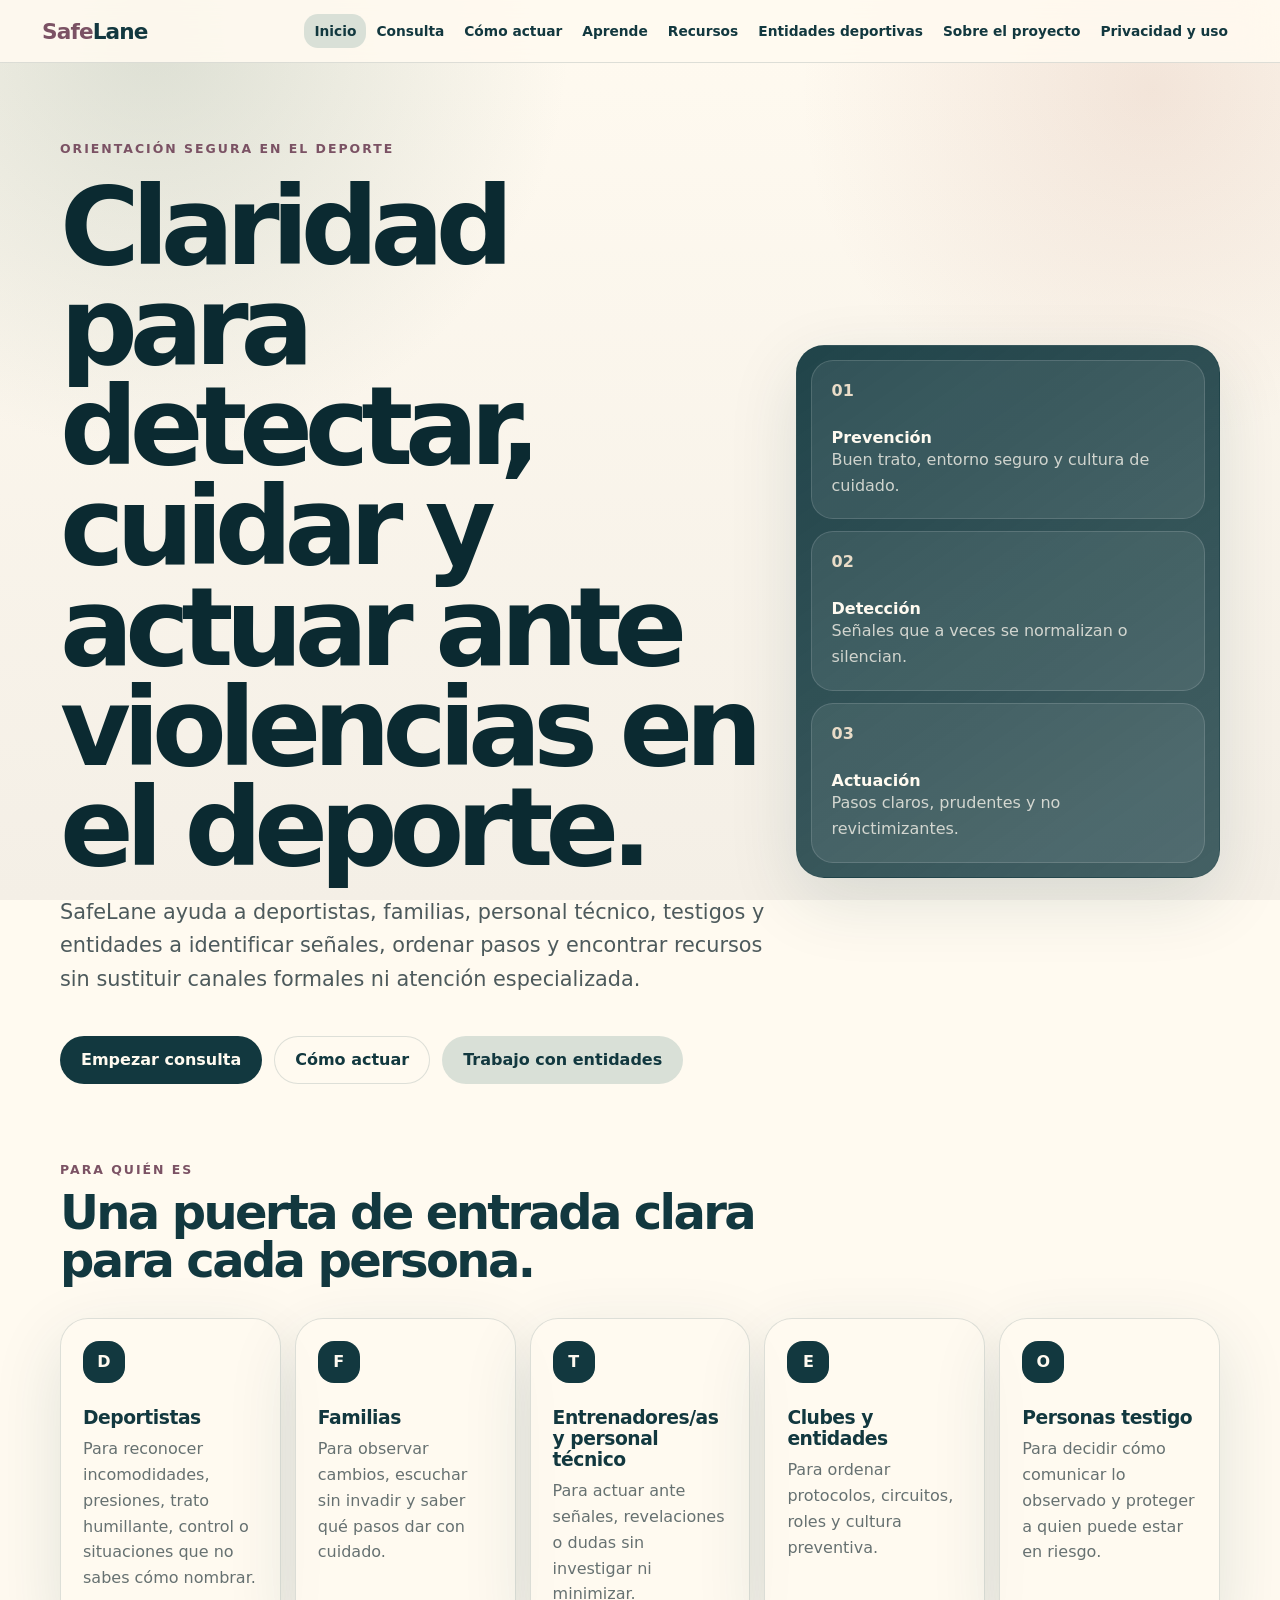
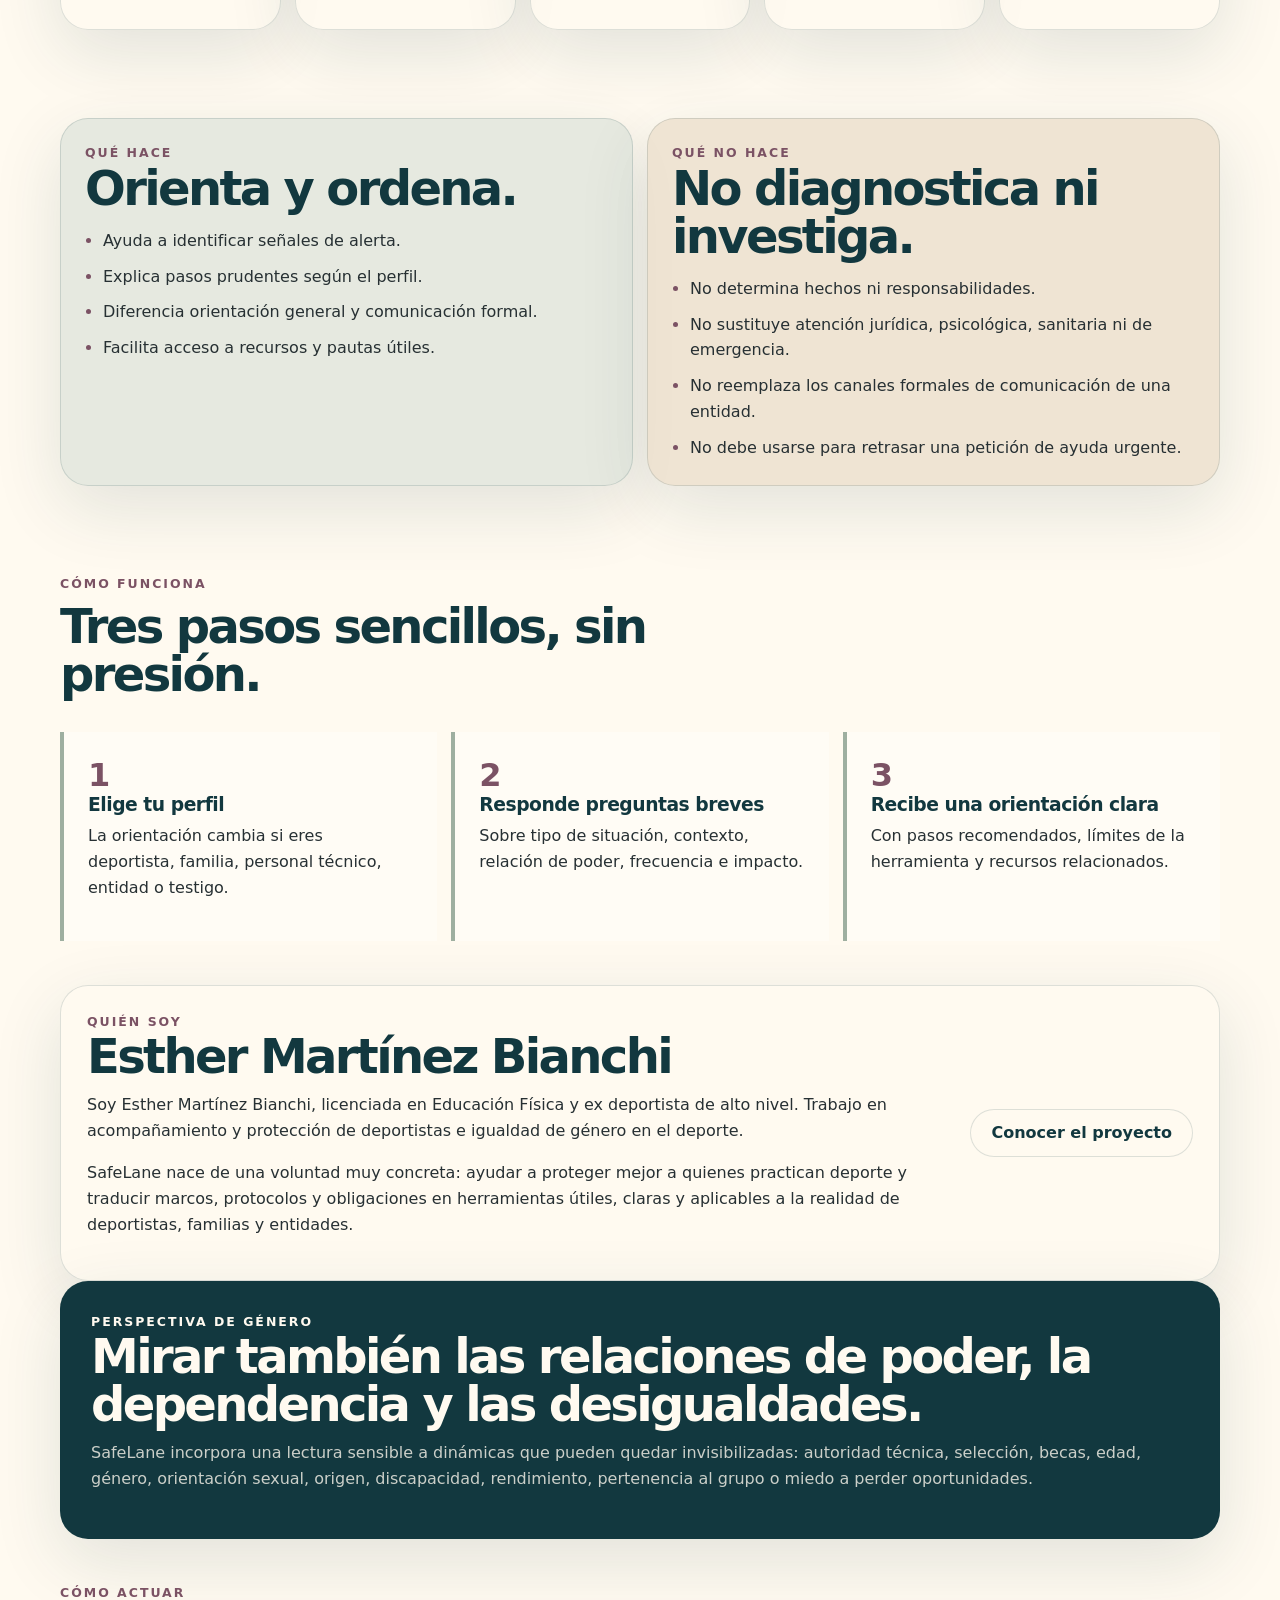
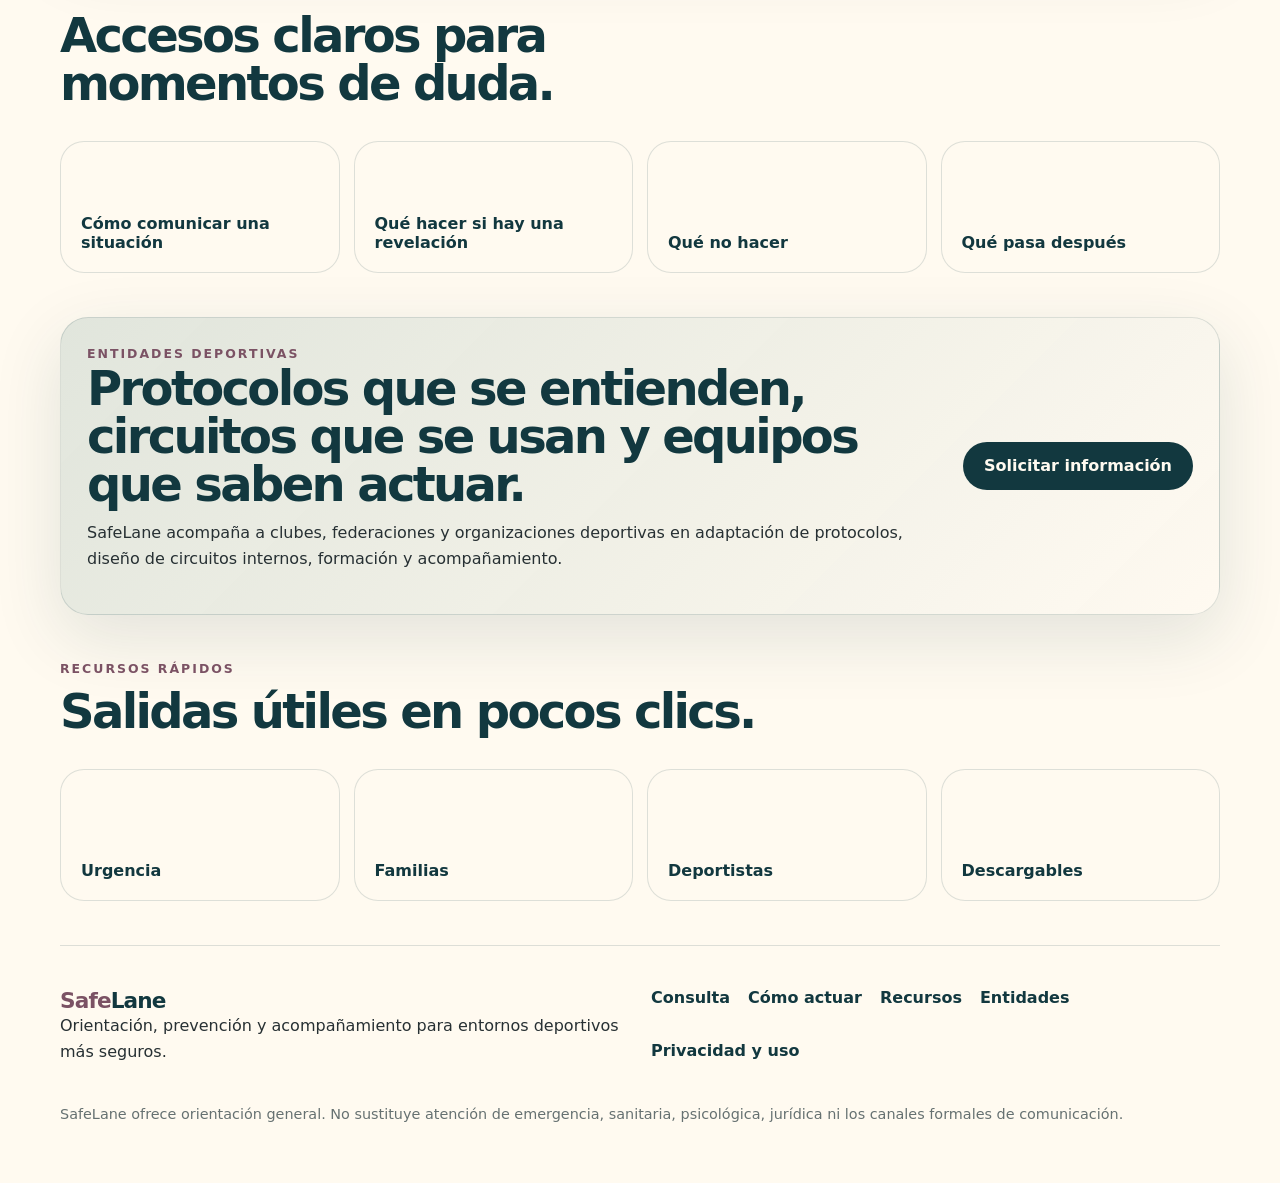
==== index.html @ 8ef959f8 "Create SafeLane static website" ====
<!doctype html>
<html lang="es">
<head>
  <meta charset="utf-8">
  <meta name="viewport" content="width=device-width, initial-scale=1">
  <title>SafeLane | Orientación y protección en el deporte</title>
  <meta name="description" content="SafeLane orienta sobre violencias en el deporte y acompaña a entidades deportivas en protocolos, circuitos internos y formación.">
  <link rel="stylesheet" href="styles.css">
  <script src="script.js" defer></script>
</head>
<body>
  <header class="site-header">
    <a class="brand" href="index.html" aria-label="SafeLane inicio"><span>Safe</span>Lane</a>
    <button class="menu-toggle" type="button" aria-expanded="false" aria-controls="site-nav">Menú</button>
    <nav id="site-nav" class="site-nav" aria-label="Navegación principal">
      <a class="active" href="index.html">Inicio</a>
      <a href="consulta.html">Consulta</a>
      <a href="como-actuar.html">Cómo actuar</a>
      <a href="aprende.html">Aprende</a>
      <a href="recursos.html">Recursos</a>
      <a href="entidades.html">Entidades deportivas</a>
      <a href="sobre.html">Sobre el proyecto</a>
      <a href="privacidad.html">Privacidad y uso</a>
    </nav>
  </header>

  <main>
    <section class="hero hero-home">
      <div class="hero-copy">
        <p class="eyebrow">Orientación segura en el deporte</p>
        <h1>Claridad para detectar, cuidar y actuar ante violencias en el deporte.</h1>
        <p class="lead">SafeLane ayuda a deportistas, familias, personal técnico, testigos y entidades a identificar señales, ordenar pasos y encontrar recursos sin sustituir canales formales ni atención especializada.</p>
        <div class="cta-row">
          <a class="button primary" href="consulta.html">Empezar consulta</a>
          <a class="button secondary" href="como-actuar.html">Cómo actuar</a>
          <a class="button ghost" href="entidades.html">Trabajo con entidades</a>
        </div>
      </div>
      <div class="hero-panel" aria-label="Resumen de enfoque SafeLane">
        <div class="signal-card large"><span>01</span><strong>Prevención</strong><p>Buen trato, entorno seguro y cultura de cuidado.</p></div>
        <div class="signal-card"><span>02</span><strong>Detección</strong><p>Señales que a veces se normalizan o silencian.</p></div>
        <div class="signal-card"><span>03</span><strong>Actuación</strong><p>Pasos claros, prudentes y no revictimizantes.</p></div>
      </div>
    </section>

    <section class="section">
      <div class="section-head">
        <p class="eyebrow">Para quién es</p>
        <h2>Una puerta de entrada clara para cada persona.</h2>
      </div>
      <div class="grid cards-five">
        <article class="card"><span class="icon">D</span><h3>Deportistas</h3><p>Para reconocer incomodidades, presiones, trato humillante, control o situaciones que no sabes cómo nombrar.</p></article>
        <article class="card"><span class="icon">F</span><h3>Familias</h3><p>Para observar cambios, escuchar sin invadir y saber qué pasos dar con cuidado.</p></article>
        <article class="card"><span class="icon">T</span><h3>Entrenadores/as y personal técnico</h3><p>Para actuar ante señales, revelaciones o dudas sin investigar ni minimizar.</p></article>
        <article class="card"><span class="icon">E</span><h3>Clubes y entidades</h3><p>Para ordenar protocolos, circuitos, roles y cultura preventiva.</p></article>
        <article class="card"><span class="icon">O</span><h3>Personas testigo</h3><p>Para decidir cómo comunicar lo observado y proteger a quien puede estar en riesgo.</p></article>
      </div>
    </section>

    <section class="section split">
      <div class="panel good"><p class="eyebrow">Qué hace</p><h2>Orienta y ordena.</h2><ul class="check-list"><li>Ayuda a identificar señales de alerta.</li><li>Explica pasos prudentes según el perfil.</li><li>Diferencia orientación general y comunicación formal.</li><li>Facilita acceso a recursos y pautas útiles.</li></ul></div>
      <div class="panel warning"><p class="eyebrow">Qué no hace</p><h2>No diagnostica ni investiga.</h2><ul class="check-list"><li>No determina hechos ni responsabilidades.</li><li>No sustituye atención jurídica, psicológica, sanitaria ni de emergencia.</li><li>No reemplaza los canales formales de comunicación de una entidad.</li><li>No debe usarse para retrasar una petición de ayuda urgente.</li></ul></div>
    </section>

    <section class="section steps-section">
      <div class="section-head"><p class="eyebrow">Cómo funciona</p><h2>Tres pasos sencillos, sin presión.</h2></div>
      <div class="steps"><article><span>1</span><h3>Elige tu perfil</h3><p>La orientación cambia si eres deportista, familia, personal técnico, entidad o testigo.</p></article><article><span>2</span><h3>Responde preguntas breves</h3><p>Sobre tipo de situación, contexto, relación de poder, frecuencia e impacto.</p></article><article><span>3</span><h3>Recibe una orientación clara</h3><p>Con pasos recomendados, límites de la herramienta y recursos relacionados.</p></article></div>
    </section>

    <section class="section about-strip">
      <div><p class="eyebrow">Quién soy</p><h2>Esther Martínez Bianchi</h2><p>Soy Esther Martínez Bianchi, licenciada en Educación Física y ex deportista de alto nivel. Trabajo en acompañamiento y protección de deportistas e igualdad de género en el deporte.</p><p>SafeLane nace de una voluntad muy concreta: ayudar a proteger mejor a quienes practican deporte y traducir marcos, protocolos y obligaciones en herramientas útiles, claras y aplicables a la realidad de deportistas, familias y entidades.</p></div>
      <a class="button secondary" href="sobre.html">Conocer el proyecto</a>
    </section>

    <section class="section feature-band">
      <p class="eyebrow">Perspectiva de género</p>
      <h2>Mirar también las relaciones de poder, la dependencia y las desigualdades.</h2>
      <p>SafeLane incorpora una lectura sensible a dinámicas que pueden quedar invisibilizadas: autoridad técnica, selección, becas, edad, género, orientación sexual, origen, discapacidad, rendimiento, pertenencia al grupo o miedo a perder oportunidades.</p>
    </section>

    <section class="section quick-links">
      <div class="section-head"><p class="eyebrow">Cómo actuar</p><h2>Accesos claros para momentos de duda.</h2></div>
      <div class="grid four"><a class="link-card" href="como-actuar.html#comunicar">Cómo comunicar una situación</a><a class="link-card" href="como-actuar.html#revelacion">Qué hacer si hay una revelación</a><a class="link-card" href="como-actuar.html#no-hacer">Qué no hacer</a><a class="link-card" href="como-actuar.html#despues">Qué pasa después</a></div>
    </section>

    <section class="section b2b-callout">
      <div><p class="eyebrow">Entidades deportivas</p><h2>Protocolos que se entienden, circuitos que se usan y equipos que saben actuar.</h2><p>SafeLane acompaña a clubes, federaciones y organizaciones deportivas en adaptación de protocolos, diseño de circuitos internos, formación y acompañamiento.</p></div>
      <a class="button primary" href="entidades.html">Solicitar información</a>
    </section>

    <section class="section quick-links">
      <div class="section-head"><p class="eyebrow">Recursos rápidos</p><h2>Salidas útiles en pocos clics.</h2></div>
      <div class="grid four"><a class="link-card" href="recursos.html#urgencia">Urgencia</a><a class="link-card" href="recursos.html#familias">Familias</a><a class="link-card" href="recursos.html#deportistas">Deportistas</a><a class="link-card" href="recursos.html#descargables">Descargables</a></div>
    </section>
  </main>

  <footer class="site-footer">
    <div><a class="brand" href="index.html"><span>Safe</span>Lane</a><p>Orientación, prevención y acompañamiento para entornos deportivos más seguros.</p></div>
    <div class="footer-links"><a href="consulta.html">Consulta</a><a href="como-actuar.html">Cómo actuar</a><a href="recursos.html">Recursos</a><a href="entidades.html">Entidades</a><a href="privacidad.html">Privacidad y uso</a></div>
    <p class="small">SafeLane ofrece orientación general. No sustituye atención de emergencia, sanitaria, psicológica, jurídica ni los canales formales de comunicación.</p>
  </footer>
</body>
</html>
---- styles.css ----
:root {
  --petrol: #12383f;
  --petrol-2: #0b2a31;
  --sage: #9eafa0;
  --sage-soft: #d9e0d7;
  --linen: #f4efe6;
  --ivory: #fffaf0;
  --sand: #e9dcc8;
  --graphite: #273033;
  --muted: #667171;
  --plum: #7b5264;
  --terra: #b77a68;
  --line: rgba(18, 56, 63, 0.14);
  --shadow: 0 22px 70px rgba(18, 56, 63, 0.12);
}

* { box-sizing: border-box; }

html { scroll-behavior: smooth; }

body {
  margin: 0;
  font-family: Inter, ui-sans-serif, system-ui, -apple-system, BlinkMacSystemFont, "Segoe UI", sans-serif;
  color: var(--graphite);
  background: var(--ivory);
}

body::before {
  content: "";
  position: fixed;
  inset: 0;
  z-index: -1;
  background:
    radial-gradient(circle at 12% 4%, rgba(158, 175, 160, 0.35), transparent 26rem),
    radial-gradient(circle at 90% 10%, rgba(183, 122, 104, 0.16), transparent 22rem),
    linear-gradient(180deg, var(--ivory), var(--linen));
}

a { color: inherit; }

.site-header {
  position: sticky;
  top: 0;
  z-index: 20;
  display: flex;
  align-items: center;
  justify-content: space-between;
  gap: 18px;
  padding: 14px clamp(16px, 4vw, 42px);
  border-bottom: 1px solid var(--line);
  background: rgba(255, 250, 240, 0.9);
  backdrop-filter: blur(18px);
}

.brand {
  color: var(--petrol);
  font-size: 1.35rem;
  font-weight: 850;
  letter-spacing: -0.04em;
  text-decoration: none;
}

.brand span { color: var(--plum); }

.menu-toggle {
  border: 1px solid var(--line);
  border-radius: 999px;
  padding: 10px 14px;
  color: var(--petrol);
  background: var(--ivory);
  font: inherit;
  font-weight: 750;
}

.site-nav {
  display: none;
  position: absolute;
  top: calc(100% + 1px);
  left: 12px;
  right: 12px;
  padding: 12px;
  border: 1px solid var(--line);
  border-radius: 22px;
  background: var(--ivory);
  box-shadow: var(--shadow);
}

.site-nav.open { display: grid; }

.site-nav a {
  padding: 12px;
  border-radius: 14px;
  color: var(--petrol);
  font-size: 0.94rem;
  font-weight: 700;
  text-decoration: none;
}

.site-nav a.active,
.site-nav a:hover { background: var(--sage-soft); }

main { overflow: hidden; }

.hero,
.section,
.site-footer {
  width: min(1160px, calc(100% - 32px));
  margin: 0 auto;
}

.hero {
  display: grid;
  gap: 28px;
  padding: 54px 0 32px;
}

.hero-copy { display: grid; gap: 18px; }

.eyebrow {
  margin: 0;
  color: var(--plum);
  font-size: 0.78rem;
  font-weight: 850;
  letter-spacing: 0.16em;
  text-transform: uppercase;
}

h1, h2, h3, p { margin-top: 0; }

h1 {
  max-width: 860px;
  margin-bottom: 0;
  color: var(--petrol-2);
  font-size: clamp(2.65rem, 12vw, 6.8rem);
  line-height: 0.92;
  letter-spacing: -0.075em;
}

h2 {
  margin-bottom: 12px;
  color: var(--petrol);
  font-size: clamp(1.65rem, 6vw, 3rem);
  line-height: 1;
  letter-spacing: -0.055em;
}

h3 { margin-bottom: 8px; color: var(--petrol); letter-spacing: -0.025em; }

.lead {
  max-width: 720px;
  color: #4d5a5c;
  font-size: clamp(1.05rem, 2vw, 1.3rem);
  line-height: 1.62;
}

p, li { line-height: 1.62; }

.cta-row { display: flex; flex-wrap: wrap; gap: 12px; }

.button {
  display: inline-flex;
  align-items: center;
  justify-content: center;
  min-height: 48px;
  padding: 0 20px;
  border: 1px solid transparent;
  border-radius: 999px;
  font-weight: 850;
  text-decoration: none;
  cursor: pointer;
}

.primary { color: var(--ivory); background: var(--petrol); }
.secondary { color: var(--petrol); border-color: var(--line); background: rgba(255, 250, 240, 0.72); }
.ghost { color: var(--petrol); background: var(--sage-soft); }

.hero-panel,
.panel,
.card,
.about-strip,
.feature-band,
.b2b-callout,
.resource-block,
.form-panel,
.consult-shell,
.notice {
  border: 1px solid var(--line);
  border-radius: 28px;
  background: rgba(255, 250, 240, 0.72);
  box-shadow: var(--shadow);
}

.hero-panel {
  display: grid;
  gap: 12px;
  padding: 14px;
  background: linear-gradient(145deg, rgba(18, 56, 63, 0.94), rgba(18, 56, 63, 0.78));
}

.signal-card {
  padding: 20px;
  border: 1px solid rgba(255,255,255,0.14);
  border-radius: 22px;
  color: var(--ivory);
  background: rgba(255,255,255,0.08);
}

.signal-card span { display: block; margin-bottom: 28px; color: var(--sand); font-weight: 900; }
.signal-card p { margin-bottom: 0; color: rgba(255,250,240,0.76); }

.section { padding: 44px 0; }
.section-head { display: grid; gap: 8px; margin-bottom: 22px; }
.section-head h2 { max-width: 760px; }

.grid { display: grid; gap: 14px; }
.card { padding: 22px; }
.card p { margin-bottom: 0; color: var(--muted); }
.icon {
  display: inline-grid;
  place-items: center;
  width: 42px;
  height: 42px;
  margin-bottom: 24px;
  border-radius: 16px;
  color: var(--ivory);
  background: var(--petrol);
  font-weight: 900;
}

.split { display: grid; gap: 14px; }
.panel { padding: 24px; }
.good { background: rgba(217, 224, 215, 0.65); }
.warning { background: rgba(233, 220, 200, 0.72); }
.check-list { display: grid; gap: 10px; padding-left: 18px; margin-bottom: 0; }
.check-list li::marker { color: var(--plum); }

.steps { display: grid; gap: 14px; }
.steps article { padding: 24px; border-left: 4px solid var(--sage); background: rgba(255,255,255,0.36); }
.steps span { color: var(--plum); font-size: 2rem; font-weight: 900; }

.about-strip,
.b2b-callout,
.contact-grid { display: grid; gap: 20px; align-items: center; padding: 26px; }
.feature-band { padding: 30px; background: var(--petrol); color: var(--ivory); }
.feature-band h2, .feature-band .eyebrow { color: var(--ivory); }
.feature-band p { color: rgba(255,250,240,0.78); }
.b2b-callout { background: linear-gradient(135deg, rgba(217,224,215,0.8), rgba(255,250,240,0.82)); }

.link-card {
  display: flex;
  align-items: end;
  min-height: 132px;
  padding: 20px;
  border: 1px solid var(--line);
  border-radius: 24px;
  color: var(--petrol);
  background: rgba(255,250,240,0.72);
  font-weight: 850;
  text-decoration: none;
}

.page-hero { padding-bottom: 18px; }
.page-hero h1 { font-size: clamp(2.4rem, 10vw, 5.4rem); }

.consult-shell { padding: 18px; }
.progress { height: 10px; border-radius: 999px; background: var(--sage-soft); overflow: hidden; }
.progress-bar { width: 16%; height: 100%; background: var(--petrol); transition: width 0.25s ease; }
.question-step { display: none; padding: 26px 0 8px; }
.question-step.active { display: grid; gap: 16px; }
.choice-grid { display: grid; gap: 10px; }
.choice {
  display: grid;
  gap: 4px;
  padding: 16px;
  border: 1px solid var(--line);
  border-radius: 18px;
  background: rgba(255,255,255,0.42);
  cursor: pointer;
}
.choice input { accent-color: var(--petrol); }
.choice span { font-weight: 850; color: var(--petrol); }
.choice small { color: var(--muted); }
.consult-actions { display: flex; justify-content: space-between; gap: 10px; margin-top: 18px; }
.result-box { display: grid; gap: 14px; padding: 20px; border-radius: 22px; background: var(--sage-soft); }
.hidden { display: none !important; }

.resource-block { padding: 22px; }
.resource-block ul { padding-left: 18px; margin-bottom: 0; }
.tag-row { display: flex; flex-wrap: wrap; gap: 8px; margin-top: 12px; }
.tag { padding: 7px 10px; border-radius: 999px; color: var(--petrol); background: var(--sage-soft); font-size: 0.86rem; font-weight: 800; }

form { display: grid; gap: 12px; }
label { display: grid; gap: 6px; color: var(--petrol); font-weight: 800; }
input, textarea, select {
  width: 100%;
  border: 1px solid var(--line);
  border-radius: 14px;
  padding: 12px 14px;
  color: var(--graphite);
  background: var(--ivory);
  font: inherit;
}
textarea { min-height: 120px; resize: vertical; }
.form-panel { padding: 22px; }
.notice { padding: 18px; background: rgba(183,122,104,0.12); }
.small { color: var(--muted); font-size: 0.9rem; }

.site-footer {
  display: grid;
  gap: 22px;
  padding: 42px 0;
  border-top: 1px solid var(--line);
}
.footer-links { display: flex; flex-wrap: wrap; gap: 12px 18px; }
.footer-links a { color: var(--petrol); font-weight: 750; text-decoration: none; }

@media (min-width: 760px) {
  .menu-toggle { display: none; }
  .site-nav { position: static; display: flex; flex-wrap: wrap; justify-content: flex-end; padding: 0; border: 0; border-radius: 0; background: transparent; box-shadow: none; }
  .site-nav a { padding: 9px 10px; font-size: 0.86rem; }
  .hero { grid-template-columns: minmax(0, 1.25fr) minmax(320px, 0.75fr); align-items: center; padding-top: 76px; }
  .cards-five { grid-template-columns: repeat(5, 1fr); }
  .four { grid-template-columns: repeat(4, 1fr); }
  .grid.two, .split, .contact-grid { grid-template-columns: repeat(2, 1fr); }
  .grid.three, .steps { grid-template-columns: repeat(3, 1fr); }
  .about-strip, .b2b-callout { grid-template-columns: 1fr auto; }
  .choice-grid.two { grid-template-columns: repeat(2, 1fr); }
  .site-footer { grid-template-columns: 1fr 1fr; }
  .site-footer .small { grid-column: 1 / -1; }
}
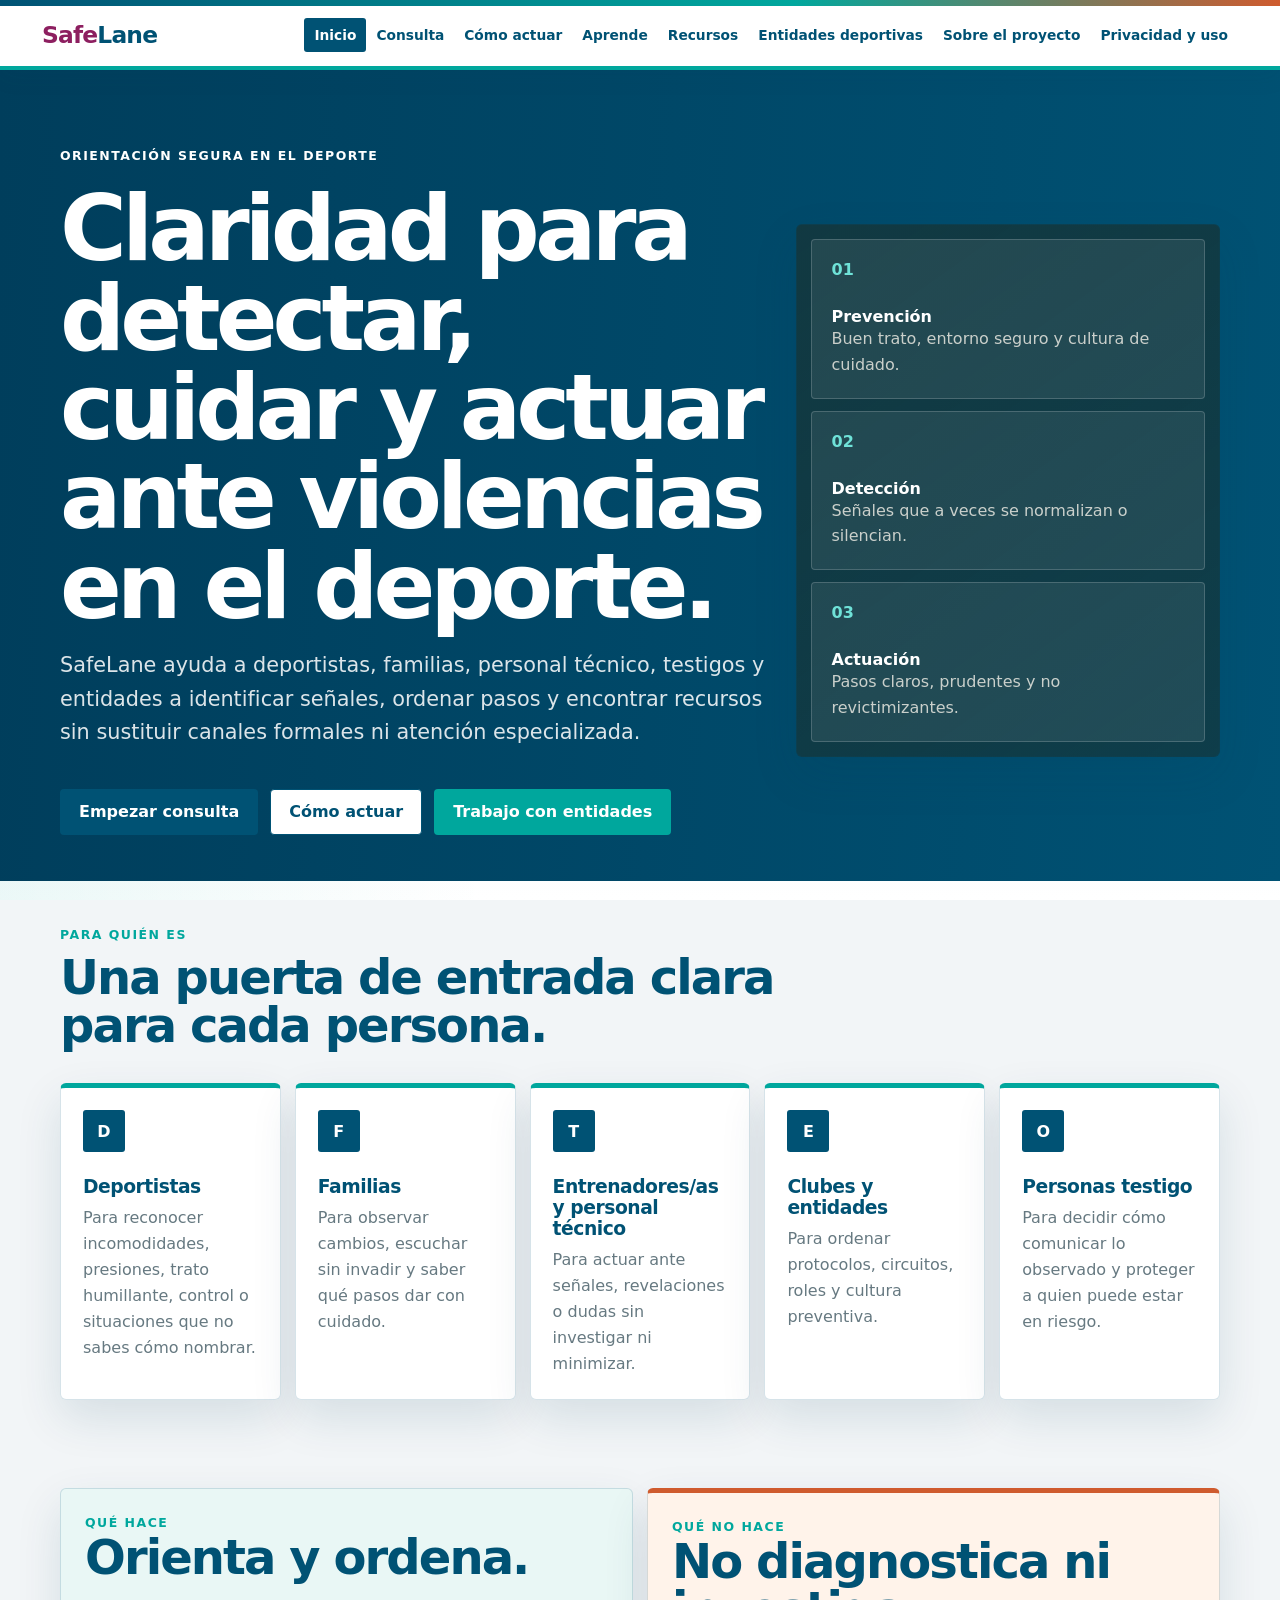
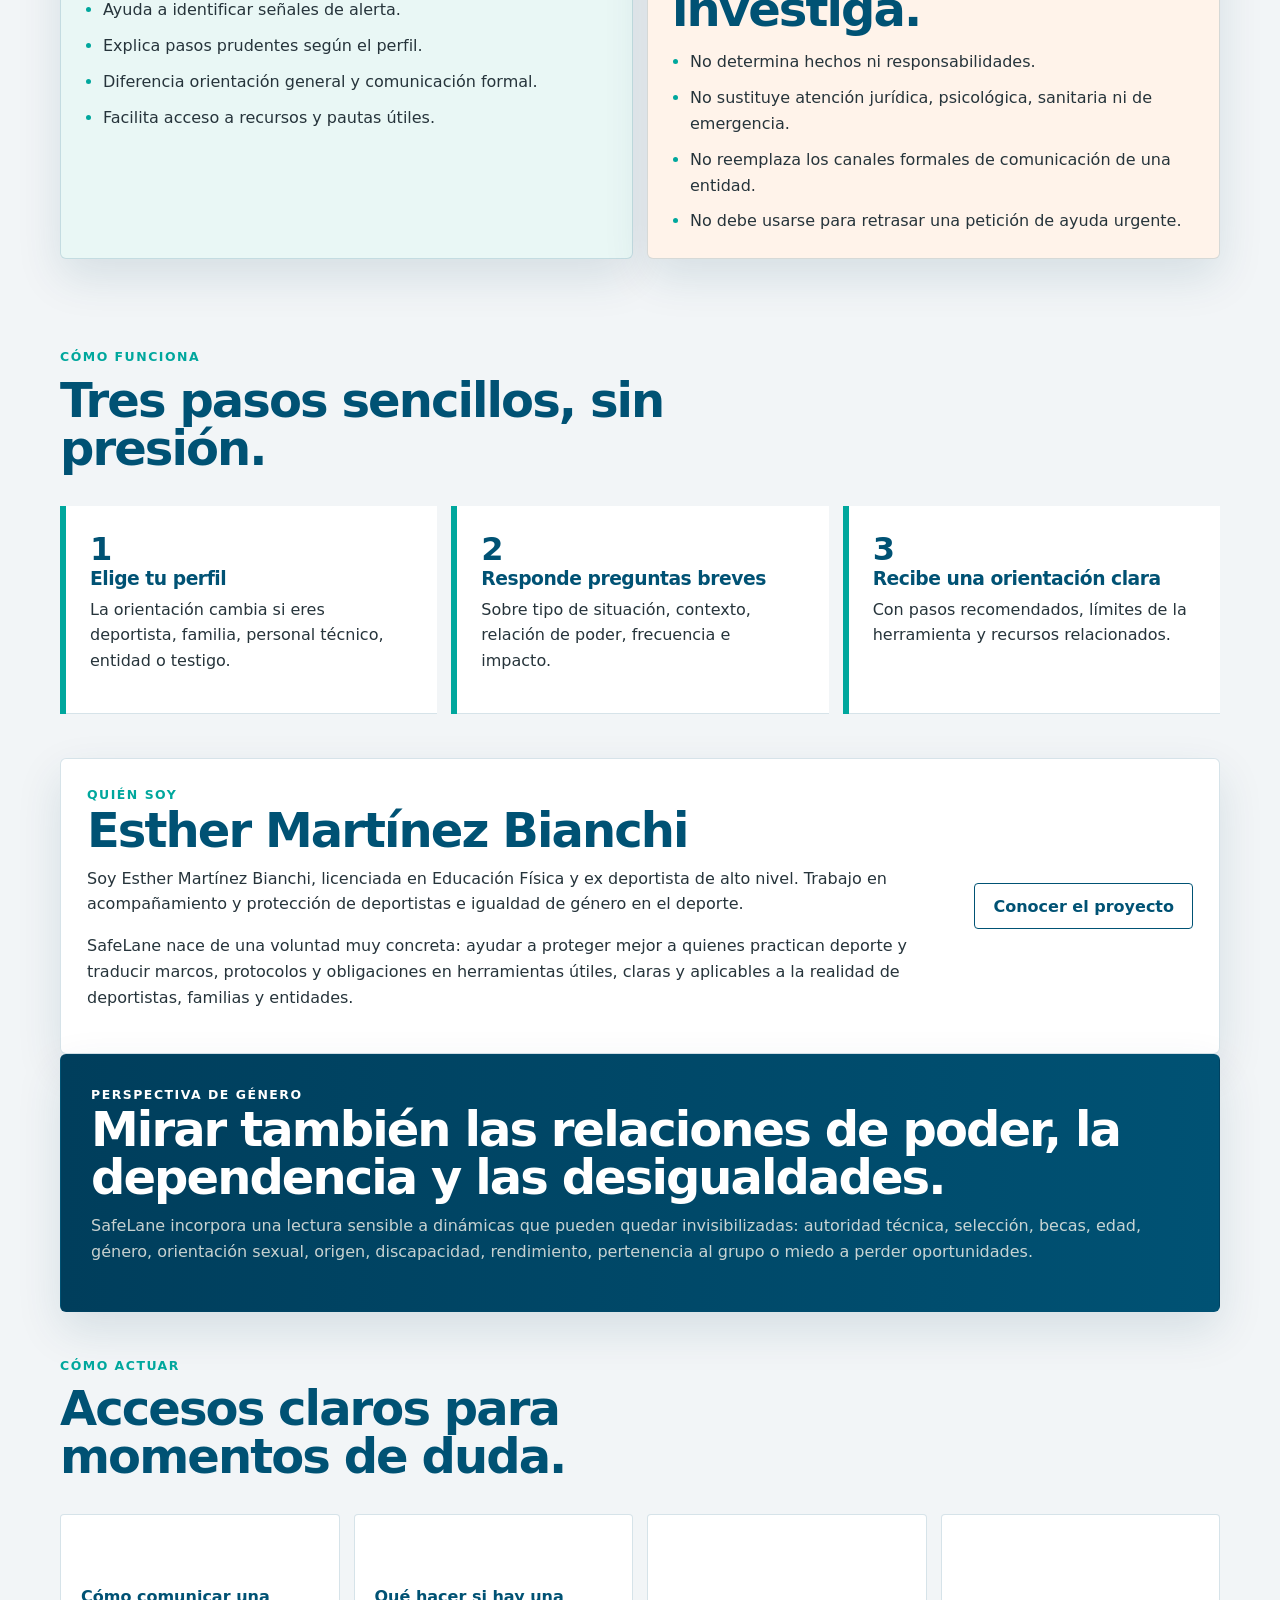
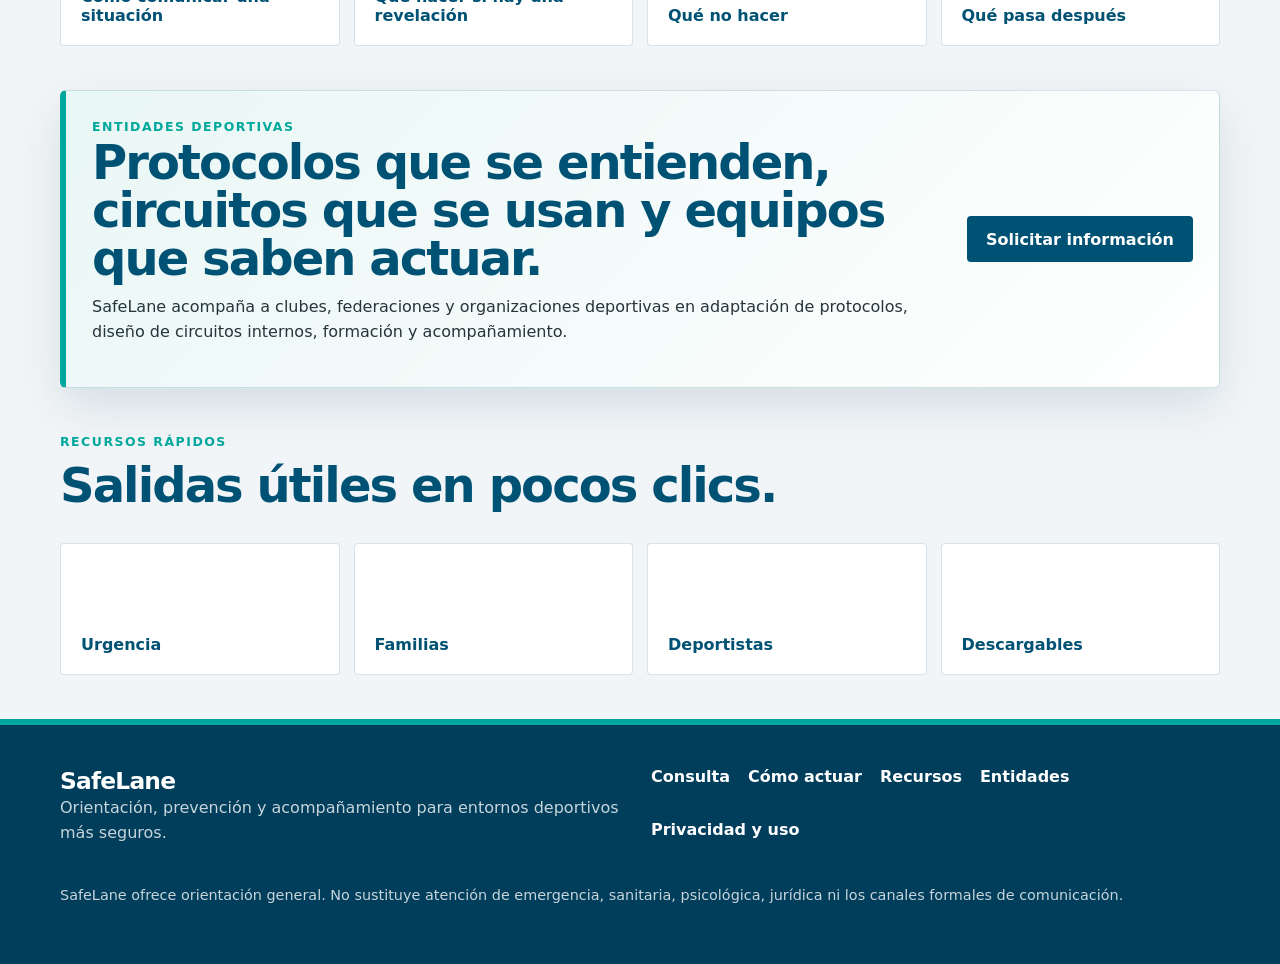
==== commit 584a65b5: "Bust stylesheet cache" ====
--- a/index.html
+++ b/index.html
@@ -5,7 +5,7 @@
   <meta name="viewport" content="width=device-width, initial-scale=1">
   <title>SafeLane | Orientación y protección en el deporte</title>
   <meta name="description" content="SafeLane orienta sobre violencias en el deporte y acompaña a entidades deportivas en protocolos, circuitos internos y formación.">
-  <link rel="stylesheet" href="styles.css">
+  <link rel="stylesheet" href="styles.css?v=3">
   <script src="script.js" defer></script>
 </head>
 <body>
--- a/styles.css
+++ b/styles.css
@@ -1,17 +1,17 @@
 :root {
-  --petrol: #12383f;
-  --petrol-2: #0b2a31;
-  --sage: #9eafa0;
-  --sage-soft: #d9e0d7;
-  --linen: #f4efe6;
-  --ivory: #fffaf0;
-  --sand: #e9dcc8;
-  --graphite: #273033;
-  --muted: #667171;
-  --plum: #7b5264;
-  --terra: #b77a68;
-  --line: rgba(18, 56, 63, 0.14);
-  --shadow: 0 22px 70px rgba(18, 56, 63, 0.12);
+  --petrol: #005274;
+  --petrol-2: #003e5c;
+  --sage: #00a79d;
+  --sage-soft: #dff4f1;
+  --linen: #f2f5f7;
+  --ivory: #ffffff;
+  --sand: #eef2f4;
+  --graphite: #26343b;
+  --muted: #667981;
+  --plum: #8d1f60;
+  --terra: #cf5b2e;
+  --line: rgba(0, 82, 116, 0.16);
+  --shadow: 0 18px 46px rgba(0, 62, 92, 0.12);
 }
 
 * { box-sizing: border-box; }
@@ -22,7 +22,7 @@
   margin: 0;
   font-family: Inter, ui-sans-serif, system-ui, -apple-system, BlinkMacSystemFont, "Segoe UI", sans-serif;
   color: var(--graphite);
-  background: var(--ivory);
+  background: var(--linen);
 }
 
 body::before {
@@ -31,9 +31,19 @@
   inset: 0;
   z-index: -1;
   background:
-    radial-gradient(circle at 12% 4%, rgba(158, 175, 160, 0.35), transparent 26rem),
-    radial-gradient(circle at 90% 10%, rgba(183, 122, 104, 0.16), transparent 22rem),
-    linear-gradient(180deg, var(--ivory), var(--linen));
+    linear-gradient(90deg, rgba(0, 167, 157, 0.08), transparent 38%),
+    linear-gradient(180deg, #ffffff 0, #f2f5f7 34rem, #ffffff 100%);
+}
+
+body::after {
+  content: "";
+  position: fixed;
+  top: 0;
+  left: 0;
+  right: 0;
+  z-index: 30;
+  height: 6px;
+  background: linear-gradient(90deg, var(--petrol), var(--sage) 62%, var(--terra));
 }
 
 a { color: inherit; }
@@ -46,17 +56,18 @@
   align-items: center;
   justify-content: space-between;
   gap: 18px;
-  padding: 14px clamp(16px, 4vw, 42px);
-  border-bottom: 1px solid var(--line);
-  background: rgba(255, 250, 240, 0.9);
-  backdrop-filter: blur(18px);
+  padding: 18px clamp(16px, 4vw, 42px) 14px;
+  border-bottom: 4px solid var(--sage);
+  background: rgba(255, 255, 255, 0.96);
+  box-shadow: 0 6px 22px rgba(0, 62, 92, 0.08);
+  backdrop-filter: blur(14px);
 }
 
 .brand {
   color: var(--petrol);
-  font-size: 1.35rem;
+  font-size: 1.46rem;
   font-weight: 850;
-  letter-spacing: -0.04em;
+  letter-spacing: -0.035em;
   text-decoration: none;
 }
 
@@ -64,7 +75,7 @@
 
 .menu-toggle {
   border: 1px solid var(--line);
-  border-radius: 999px;
+  border-radius: 4px;
   padding: 10px 14px;
   color: var(--petrol);
   background: var(--ivory);
@@ -80,7 +91,7 @@
   right: 12px;
   padding: 12px;
   border: 1px solid var(--line);
-  border-radius: 22px;
+  border-radius: 4px;
   background: var(--ivory);
   box-shadow: var(--shadow);
 }
@@ -89,7 +100,7 @@
 
 .site-nav a {
   padding: 12px;
-  border-radius: 14px;
+  border-radius: 3px;
   color: var(--petrol);
   font-size: 0.94rem;
   font-weight: 700;
@@ -97,7 +108,7 @@
 }
 
 .site-nav a.active,
-.site-nav a:hover { background: var(--sage-soft); }
+.site-nav a:hover { color: #fff; background: var(--petrol); }
 
 main { overflow: hidden; }
 
@@ -111,17 +122,32 @@
 .hero {
   display: grid;
   gap: 28px;
-  padding: 54px 0 32px;
-}
+  padding: 48px 0 32px;
+}
+
+.hero-home {
+  width: 100%;
+  max-width: none;
+  padding: 58px max(16px, calc((100vw - 1160px) / 2)) 46px;
+  background:
+    linear-gradient(90deg, rgba(0, 62, 92, 0.96), rgba(0, 82, 116, 0.9)),
+    linear-gradient(135deg, var(--petrol-2), var(--petrol));
+}
+
+.hero-home h1,
+.hero-home .lead,
+.hero-home .eyebrow { color: #fff; }
+
+.hero-home .lead { color: rgba(255, 255, 255, 0.86); }
 
 .hero-copy { display: grid; gap: 18px; }
 
 .eyebrow {
   margin: 0;
-  color: var(--plum);
+  color: var(--sage);
   font-size: 0.78rem;
   font-weight: 850;
-  letter-spacing: 0.16em;
+  letter-spacing: 0.12em;
   text-transform: uppercase;
 }
 
@@ -131,9 +157,9 @@
   max-width: 860px;
   margin-bottom: 0;
   color: var(--petrol-2);
-  font-size: clamp(2.65rem, 12vw, 6.8rem);
-  line-height: 0.92;
-  letter-spacing: -0.075em;
+  font-size: clamp(2.25rem, 9vw, 5.7rem);
+  line-height: 0.98;
+  letter-spacing: -0.055em;
 }
 
 h2 {
@@ -141,7 +167,7 @@
   color: var(--petrol);
   font-size: clamp(1.65rem, 6vw, 3rem);
   line-height: 1;
-  letter-spacing: -0.055em;
+  letter-spacing: -0.04em;
 }
 
 h3 { margin-bottom: 8px; color: var(--petrol); letter-spacing: -0.025em; }
@@ -161,18 +187,19 @@
   display: inline-flex;
   align-items: center;
   justify-content: center;
-  min-height: 48px;
-  padding: 0 20px;
+  min-height: 46px;
+  padding: 0 18px;
   border: 1px solid transparent;
-  border-radius: 999px;
+  border-radius: 4px;
   font-weight: 850;
   text-decoration: none;
   cursor: pointer;
 }
 
 .primary { color: var(--ivory); background: var(--petrol); }
-.secondary { color: var(--petrol); border-color: var(--line); background: rgba(255, 250, 240, 0.72); }
-.ghost { color: var(--petrol); background: var(--sage-soft); }
+.primary:hover { background: var(--petrol-2); }
+.secondary { color: var(--petrol); border-color: var(--petrol); background: #fff; }
+.ghost { color: #fff; background: var(--sage); }
 
 .hero-panel,
 .panel,
@@ -185,8 +212,8 @@
 .consult-shell,
 .notice {
   border: 1px solid var(--line);
-  border-radius: 28px;
-  background: rgba(255, 250, 240, 0.72);
+  border-radius: 6px;
+  background: rgba(255, 255, 255, 0.96);
   box-shadow: var(--shadow);
 }
 
@@ -199,13 +226,13 @@
 
 .signal-card {
   padding: 20px;
-  border: 1px solid rgba(255,255,255,0.14);
-  border-radius: 22px;
+  border: 1px solid rgba(255,255,255,0.18);
+  border-radius: 4px;
   color: var(--ivory);
   background: rgba(255,255,255,0.08);
 }
 
-.signal-card span { display: block; margin-bottom: 28px; color: var(--sand); font-weight: 900; }
+.signal-card span { display: block; margin-bottom: 28px; color: #6fe2d8; font-weight: 900; }
 .signal-card p { margin-bottom: 0; color: rgba(255,250,240,0.76); }
 
 .section { padding: 44px 0; }
@@ -213,7 +240,7 @@
 .section-head h2 { max-width: 760px; }
 
 .grid { display: grid; gap: 14px; }
-.card { padding: 22px; }
+.card { padding: 22px; border-top: 5px solid var(--sage); }
 .card p { margin-bottom: 0; color: var(--muted); }
 .icon {
   display: inline-grid;
@@ -221,7 +248,7 @@
   width: 42px;
   height: 42px;
   margin-bottom: 24px;
-  border-radius: 16px;
+  border-radius: 3px;
   color: var(--ivory);
   background: var(--petrol);
   font-weight: 900;
@@ -229,22 +256,22 @@
 
 .split { display: grid; gap: 14px; }
 .panel { padding: 24px; }
-.good { background: rgba(217, 224, 215, 0.65); }
-.warning { background: rgba(233, 220, 200, 0.72); }
+.good { background: #e9f7f5; }
+.warning { background: #fff3ea; border-top: 5px solid var(--terra); }
 .check-list { display: grid; gap: 10px; padding-left: 18px; margin-bottom: 0; }
-.check-list li::marker { color: var(--plum); }
+.check-list li::marker { color: var(--sage); }
 
 .steps { display: grid; gap: 14px; }
-.steps article { padding: 24px; border-left: 4px solid var(--sage); background: rgba(255,255,255,0.36); }
-.steps span { color: var(--plum); font-size: 2rem; font-weight: 900; }
+.steps article { padding: 24px; border-left: 6px solid var(--sage); background: #fff; box-shadow: inset 0 -1px 0 var(--line); }
+.steps span { color: var(--petrol); font-size: 2rem; font-weight: 900; }
 
 .about-strip,
 .b2b-callout,
 .contact-grid { display: grid; gap: 20px; align-items: center; padding: 26px; }
-.feature-band { padding: 30px; background: var(--petrol); color: var(--ivory); }
+.feature-band { padding: 30px; background: linear-gradient(90deg, var(--petrol-2), var(--petrol)); color: var(--ivory); }
 .feature-band h2, .feature-band .eyebrow { color: var(--ivory); }
 .feature-band p { color: rgba(255,250,240,0.78); }
-.b2b-callout { background: linear-gradient(135deg, rgba(217,224,215,0.8), rgba(255,250,240,0.82)); }
+.b2b-callout { background: linear-gradient(135deg, #e9f7f5, #ffffff); border-left: 6px solid var(--sage); }
 
 .link-card {
   display: flex;
@@ -252,9 +279,9 @@
   min-height: 132px;
   padding: 20px;
   border: 1px solid var(--line);
-  border-radius: 24px;
-  color: var(--petrol);
-  background: rgba(255,250,240,0.72);
+  border-radius: 4px;
+  color: var(--petrol);
+  background: #fff;
   font-weight: 850;
   text-decoration: none;
 }
@@ -273,46 +300,53 @@
   gap: 4px;
   padding: 16px;
   border: 1px solid var(--line);
-  border-radius: 18px;
-  background: rgba(255,255,255,0.42);
+  border-radius: 4px;
+  background: #fff;
   cursor: pointer;
 }
 .choice input { accent-color: var(--petrol); }
 .choice span { font-weight: 850; color: var(--petrol); }
 .choice small { color: var(--muted); }
 .consult-actions { display: flex; justify-content: space-between; gap: 10px; margin-top: 18px; }
-.result-box { display: grid; gap: 14px; padding: 20px; border-radius: 22px; background: var(--sage-soft); }
+.result-box { display: grid; gap: 14px; padding: 20px; border-radius: 4px; background: var(--sage-soft); border-left: 6px solid var(--sage); }
 .hidden { display: none !important; }
 
 .resource-block { padding: 22px; }
 .resource-block ul { padding-left: 18px; margin-bottom: 0; }
 .tag-row { display: flex; flex-wrap: wrap; gap: 8px; margin-top: 12px; }
-.tag { padding: 7px 10px; border-radius: 999px; color: var(--petrol); background: var(--sage-soft); font-size: 0.86rem; font-weight: 800; }
+.tag { padding: 7px 10px; border-radius: 3px; color: var(--petrol); background: var(--sage-soft); font-size: 0.86rem; font-weight: 800; }
 
 form { display: grid; gap: 12px; }
 label { display: grid; gap: 6px; color: var(--petrol); font-weight: 800; }
 input, textarea, select {
   width: 100%;
   border: 1px solid var(--line);
-  border-radius: 14px;
+  border-radius: 4px;
   padding: 12px 14px;
   color: var(--graphite);
-  background: var(--ivory);
+  background: #fff;
   font: inherit;
 }
 textarea { min-height: 120px; resize: vertical; }
 .form-panel { padding: 22px; }
-.notice { padding: 18px; background: rgba(183,122,104,0.12); }
+.notice { padding: 18px; background: #fff3ea; border-left: 6px solid var(--terra); }
 .small { color: var(--muted); font-size: 0.9rem; }
 
 .site-footer {
   display: grid;
   gap: 22px;
-  padding: 42px 0;
-  border-top: 1px solid var(--line);
+  width: 100%;
+  padding: 42px max(16px, calc((100vw - 1160px) / 2));
+  border-top: 6px solid var(--sage);
+  color: #fff;
+  background: var(--petrol-2);
 }
 .footer-links { display: flex; flex-wrap: wrap; gap: 12px 18px; }
-.footer-links a { color: var(--petrol); font-weight: 750; text-decoration: none; }
+.site-footer .brand,
+.site-footer .brand span { color: #fff; }
+.site-footer p,
+.site-footer .small { color: rgba(255, 255, 255, 0.78); }
+.footer-links a { color: #fff; font-weight: 750; text-decoration: none; }
 
 @media (min-width: 760px) {
   .menu-toggle { display: none; }
